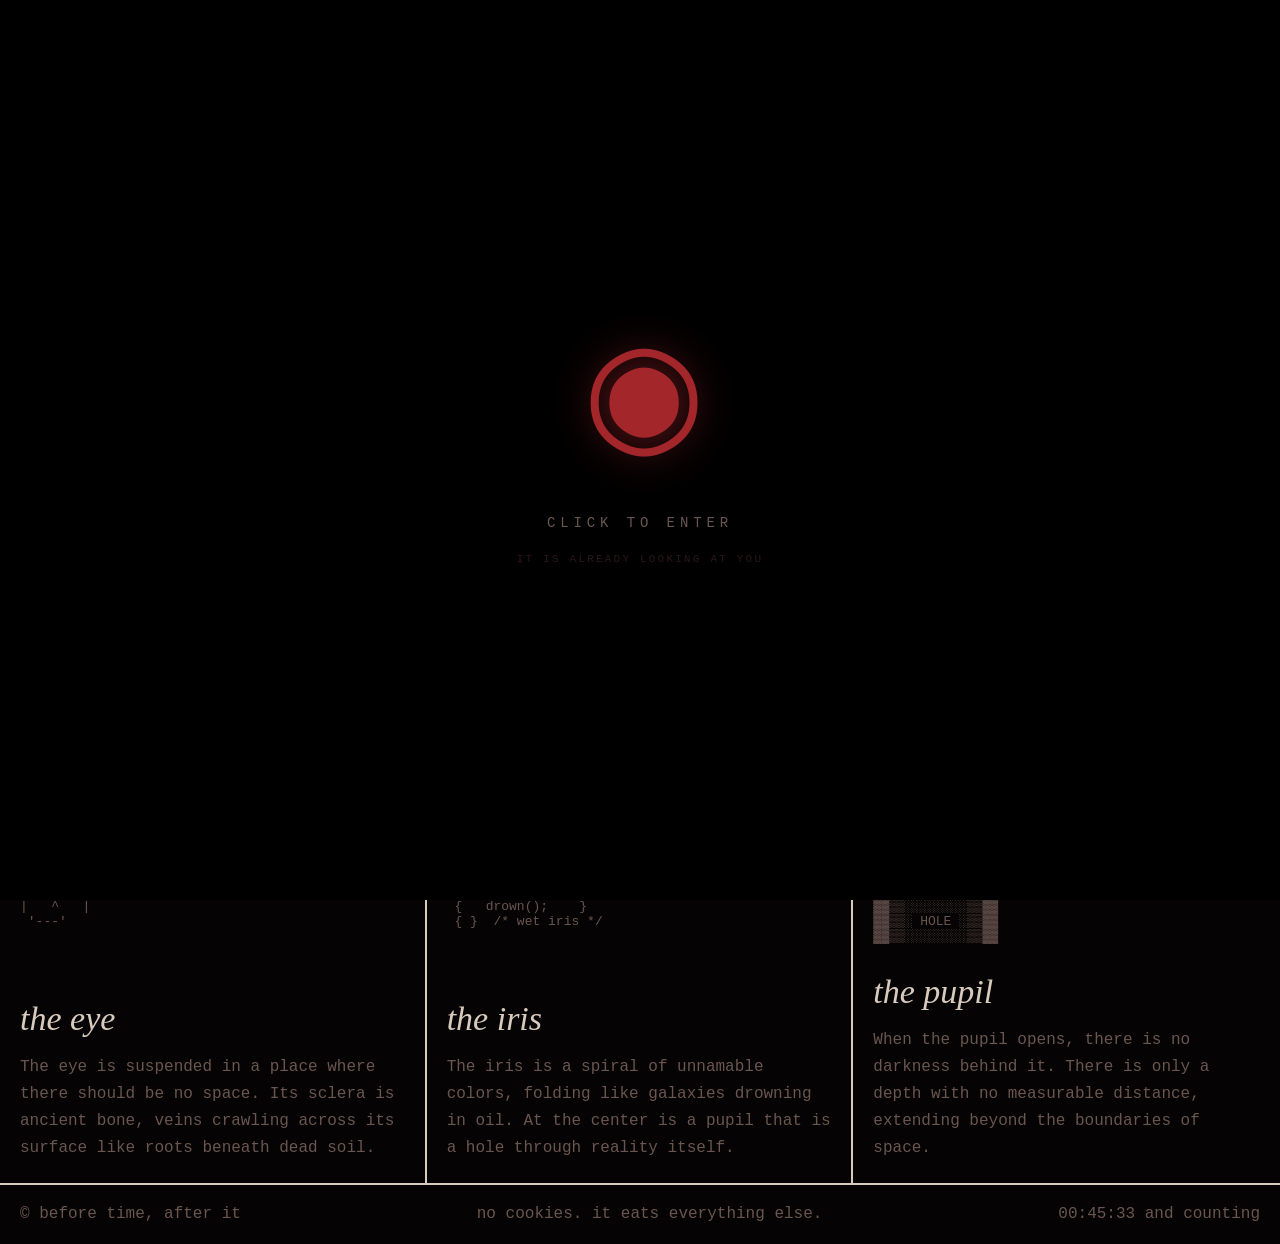
==== index.html @ 313c1731 "Add initial HTML and CSS files for the grimoire project - Create style.css for global styles and lay" ====
<!DOCTYPE html>
<html lang="en">
<head>
<meta charset="utf-8">
<meta name="viewport" content="width=device-width, initial-scale=1">
<title>cosmic horror // the shape of hate</title>
<link rel="stylesheet" href="assets/style.css">
</head>
<body>

<!-- ============ ENTRY GATE ============ -->
<div id="entry-gate" tabindex="0" aria-label="Click anywhere to enter">
  <div class="gate-symbol">◉</div>
  <div class="gate-prompt">click to enter</div>
  <div class="gate-sub">it is already looking at you</div>
</div>

<nav class="nav-bar">
  <div class="nav-brand">VOID // THE EYE THAT HATES</div>
  <ul class="nav-links">
    <li><a href="index.html" class="active">the hero</a></li>
    <li><a href="grimoire.html">grimoire</a></li>
  </ul>
  <button id="audio-toggle" class="audio-btn" style="color: #a3262b;">AUDIO: SOUNDING</button>
</nav>

<!-- ============ HERO: live 3D ASCII entity ============ -->
<header class="hero">
  <canvas id="c" aria-label="A rotating mass of ASCII characters changing forms, weeping eyes, eldritch tentacles, and a solitary man staring at you" role="img"></canvas>
  <p>it opened an eye. that was the first violence.</p>
</header>

<div class="ticker" aria-hidden="true"><span id="tick"></span></div>

<!-- ============ CARDS: filled placeholders driven by hatred ============ -->
<section class="cards" id="rites">
  <article class="card">
<pre>
01000011 01010010
▓▓▓▓▓▓▓▓▓▓▓▓▓▓▓▓
▓▓▒▒▒▒▒▒▒▒▒▒▒▒▓▓
▓▓▒▒░░░░░░░░▒▒▓▓
▓▓▒▒░      ░▒▒▓▓
▓▓▒▒░░░░░░░░▒▒▓▓
</pre>
    <div>
      <h3>the eye</h3>
      <p>The eye is suspended in a place where there should be no space. Its sclera is ancient bone, veins crawling across its surface like roots beneath dead soil.</p>
    </div>
  </article>
  <article class="card">
<pre>
 ~ ~ ~ ~ ~ ~ ~ ~
  ~ ~ ~ ~ ~ ~ ~
 { while(alive){ }
 {   decay++;    }
 {   hum();      }
 { }  /* it does not blink */
</pre>
    <div>
      <h3>the iris</h3>
      <p>The iris is a spiral of unnamable colors, folding like galaxies drowning in oil. At the center is a pupil that is a hole through reality itself.</p>
    </div>
  </article>
  <article class="card">
<pre>
 .  :  .  :  .  :
 :  .  :  .  :  .
 ░░░░░░░░░░░░░░░░
 ▒▒▒▒▒▒▒▒▒▒▒▒▒▒▒▒
 ▓▓▓▓▓▓▓▓▓▓▓▓▓▓▓▓
 ████████████████
</pre>
    <div>
      <h3>the pupil</h3>
      <p>When the pupil opens, there is no darkness behind it. There is only a depth with no measurable distance, extending beyond the boundaries of space.</p>
    </div>
  </article>
</section>

<footer>
  <span>&copy; before time, after it</span>
  <span>no cookies. it eats everything else.</span>
  <span id="clock"></span>
</footer>

<script src="assets/audio.js"></script>
<script src="assets/glitch.js"></script>
<script src="assets/entities.js"></script>
<script src="assets/script.js"></script>
<script src="assets/entry.js"></script>
</body>
</html>
---- assets/style.css ----
:root {
  --bg: #050303;
  --fg: #d8cbbd;          /* old bone, a little flesh */
  --dim: #6a5650;         /* bruise */
  --hate: #a3262b;        /* dried blood */
  --rot: #5c1518;         /* deeper, older blood */
  --line: 2px solid var(--fg);
  --mono: "Courier New", ui-monospace, Menlo, Consolas, monospace;
  --soft: Georgia, "Times New Roman", serif;
}

* {
  box-sizing: border-box;
  margin: 0;
  padding: 0;
}

html {
  background: var(--bg);
  overflow-x: hidden;
}

body {
  background: var(--bg);
  color: var(--fg);
  font-family: var(--mono);
  font-size: 16px;
  font-weight: 400;
  line-height: 1.7;
  position: relative;
}

/* CRT Scanline & Glitch Overlay */
body::after {
  content: " ";
  display: block;
  position: fixed;
  top: 0; left: 0; bottom: 0; right: 0;
  background: linear-gradient(rgba(18, 16, 16, 0) 50%, rgba(0, 0, 0, 0.25) 50%), linear-gradient(90deg, rgba(255, 0, 0, 0.03), rgba(0, 255, 0, 0.01), rgba(0, 0, 255, 0.03));
  z-index: 999;
  background-size: 100% 3px, 6px 100%;
  pointer-events: none;
  opacity: 0.7;
}

body.glitching {
  animation: shake 0.15s infinite;
}

@keyframes shake {
  0% { transform: translate(0, 0); }
  25% { transform: translate(-2px, 3px); }
  50% { transform: translate(3px, -1px); }
  75% { transform: translate(-3px, -2px); }
  100% { transform: translate(1px, 2px); }
}

a {
  color: inherit;
  text-decoration: underline;
  text-decoration-color: var(--dim);
  transition: color 0.3s ease, text-decoration-color 0.3s ease;
}

a:hover {
  color: var(--hate);
  text-decoration-color: var(--hate);
}

:focus-visible {
  outline: 2px solid var(--hate);
  outline-offset: 3px;
}

::selection {
  background: var(--hate);
  color: var(--fg);
}

/* NAVIGATION HEADER */
.nav-bar {
  display: flex;
  justify-content: space-between;
  align-items: center;
  padding: 12px 20px;
  border-bottom: var(--line);
  background: #000;
  font-size: 13px;
  text-transform: uppercase;
  letter-spacing: 1px;
}

.nav-links {
  display: flex;
  gap: 20px;
  list-style: none;
}

.nav-links a {
  text-decoration: none;
  color: var(--dim);
}

.nav-links a:hover, .nav-links a.active {
  color: var(--fg);
  border-bottom: 1px solid var(--hate);
}

.audio-btn {
  background: transparent;
  border: 1px solid var(--dim);
  color: var(--dim);
  padding: 4px 10px;
  font-family: var(--mono);
  font-size: 12px;
  cursor: pointer;
  transition: all 0.3s ease;
}

.audio-btn:hover {
  background: var(--hate);
  color: var(--fg);
  border-color: var(--hate);
}

/* HERO */
.hero {
  position: relative;
  border-bottom: var(--line);
  overflow: hidden;
  min-height: 82vh;
}

#c {
  display: block;
  width: 100%;
  height: 82vh;
}

.hero p {
  position: absolute;
  right: 20px;
  top: 18px;
  max-width: 30ch;
  text-align: right;
  color: var(--dim);
  font-family: var(--soft);
  font-style: italic;
  pointer-events: none;
  transition: color 0.5s ease, opacity 0.5s ease;
}

/* TICKER */
.ticker {
  border-bottom: var(--line);
  overflow: hidden;
  white-space: nowrap;
  background: var(--rot);
  color: var(--fg);
}

.ticker span {
  display: inline-block;
  padding: 8px 0;
  animation: run 60s linear infinite;
}

@keyframes run {
  to {
    transform: translateX(-50%);
  }
}

/* CARDS */
.cards {
  display: grid;
  grid-template-columns: repeat(3, 1fr);
  border-bottom: var(--line);
}

.card {
  padding: 20px;
  border-right: var(--line);
  min-height: 340px;
  display: flex;
  flex-direction: column;
  justify-content: space-between;
  transition: background .6s ease, color .6s ease;
  position: relative;
}

.card:last-child {
  border-right: 0;
}

.card pre {
  color: var(--dim);
  font-size: 13px;
  line-height: 1.15;
  overflow: hidden;
  user-select: none;
}

.card h3 {
  font-family: var(--soft);
  font-style: italic;
  font-weight: 400;
  font-size: 34px;
  margin: 18px 0 6px;
}

.card p {
  color: var(--dim);
  transition: color .6s ease;
}

.card:hover {
  background: var(--rot);
}

.card:hover p {
  color: var(--fg);
}

.card:hover pre {
  color: var(--hate);
}

/* CORRUPT TEXT GLITCH EFFECT */
.glitch-text {
  position: relative;
  display: inline-block;
}

.glitch-text.active {
  color: var(--hate) !important;
  text-shadow: 2px 0 var(--fg), -2px 0 var(--rot);
}

footer {
  display: flex;
  justify-content: space-between;
  gap: 20px;
  padding: 16px 20px;
  color: var(--dim);
  flex-wrap: wrap;
}

@media(max-width: 760px) {
  .cards {
    grid-template-columns: 1fr;
  }
  .card {
    border-right: 0;
    border-bottom: var(--line);
    min-height: 240px;
  }
  .hero {
    min-height: 74vh;
  }
  #c {
    height: 74vh;
  }
  .hero p {
    left: 14px;
    right: auto;
    top: 12px;
    text-align: left;
    max-width: 22ch;
    font-size: 14px;
  }
  .card pre {
    font-size: 11px;
  }
}

@media(prefers-reduced-motion: reduce) {
  .ticker span {
    animation: none;
  }
  body.glitching {
    animation: none;
  }
}

/* ============================================================
   ENTRY GATE - click-to-enter splash overlay
   ============================================================ */
#entry-gate {
  position: fixed;
  inset: 0;
  z-index: 9999;
  background: #000;
  display: flex;
  flex-direction: column;
  align-items: center;
  justify-content: center;
  cursor: pointer;
  user-select: none;
  transition: opacity 0.8s ease;
}

#entry-gate.gate-fade {
  opacity: 0;
  pointer-events: none;
}

.gate-symbol {
  font-family: var(--mono);
  font-size: clamp(60px, 15vw, 140px);
  line-height: 1;
  color: var(--hate);
  animation: gate-pulse 3s ease-in-out infinite;
  margin-bottom: 40px;
  letter-spacing: -0.05em;
  text-shadow: 0 0 40px #a3262b88;
}

.gate-prompt {
  font-family: var(--mono);
  font-size: clamp(10px, 1.8vw, 14px);
  letter-spacing: 0.35em;
  text-transform: uppercase;
  color: var(--dim);
  animation: gate-blink 2.2s step-end infinite;
}

.gate-sub {
  font-family: var(--mono);
  font-size: clamp(9px, 1.3vw, 11px);
  letter-spacing: 0.2em;
  color: #2a1618;
  margin-top: 14px;
  text-transform: uppercase;
}

@keyframes gate-pulse {
  0%, 100% { opacity: 0.6; transform: scale(1);    }
  50%       { opacity: 1;   transform: scale(1.06); }
}

@keyframes gate-blink {
  0%, 100% { opacity: 1; }
  50%       { opacity: 0; }
}

@media (prefers-reduced-motion: reduce) {
  .gate-symbol { animation: none; }
  .gate-prompt { animation: none; }
}
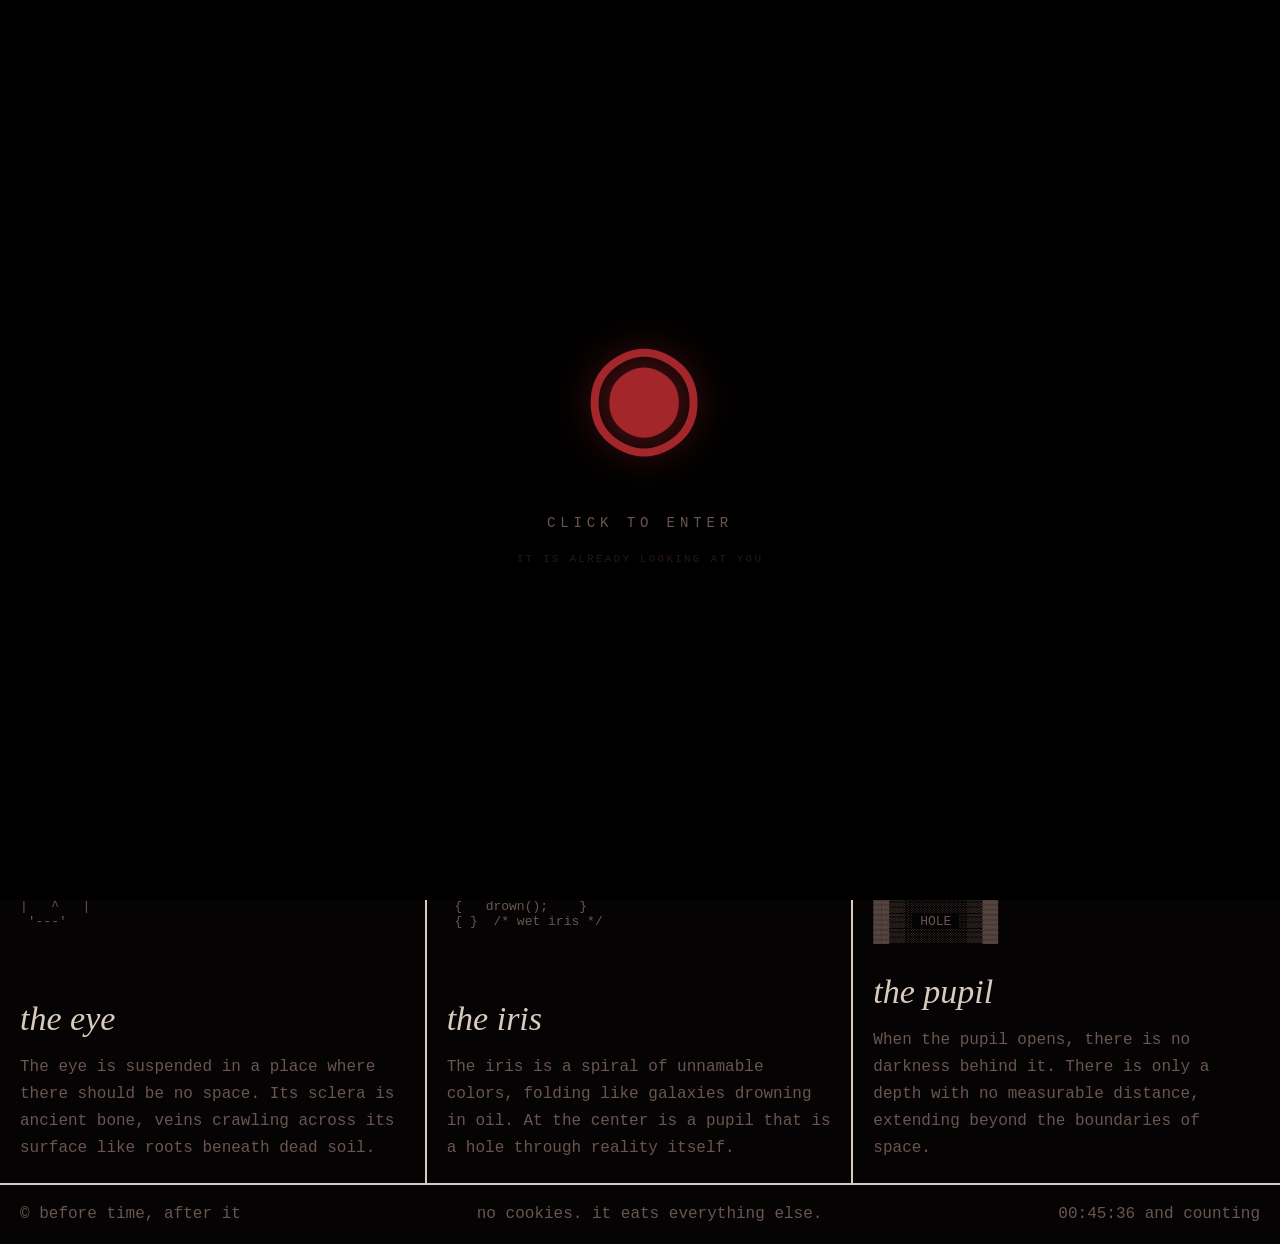
==== commit b3ddd32e: "favicon" ====
--- a/index.html
+++ b/index.html
@@ -4,6 +4,7 @@
 <meta charset="utf-8">
 <meta name="viewport" content="width=device-width, initial-scale=1">
 <title>cosmic horror // the shape of hate</title>
+<link rel="icon" type="image/png" href="assets/favicon.png">
 <link rel="stylesheet" href="assets/style.css">
 </head>
 <body>
@@ -91,4 +92,3 @@
 <script src="assets/entry.js"></script>
 </body>
 </html>
-
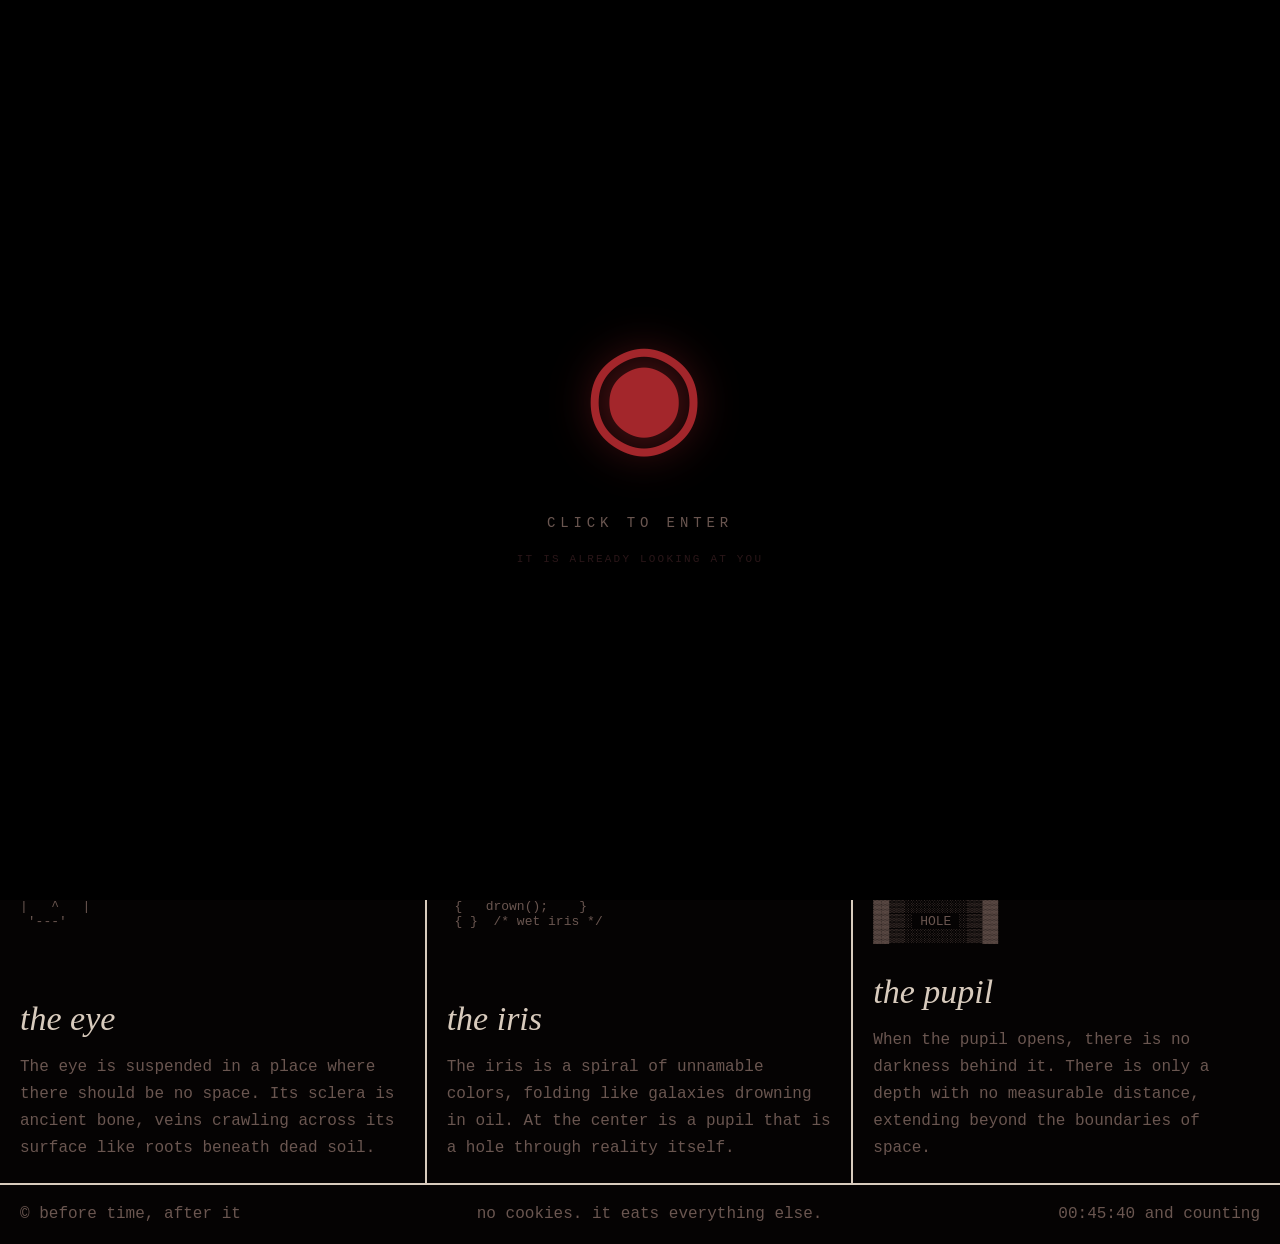
==== commit 9ec5d5d8: "desc" ====
--- a/index.html
+++ b/index.html
@@ -3,6 +3,7 @@
 <head>
 <meta charset="utf-8">
 <meta name="viewport" content="width=device-width, initial-scale=1">
+<meta name="description" content="it hates">
 <title>cosmic horror // the shape of hate</title>
 <link rel="icon" type="image/png" href="assets/favicon.png">
 <link rel="stylesheet" href="assets/style.css">
